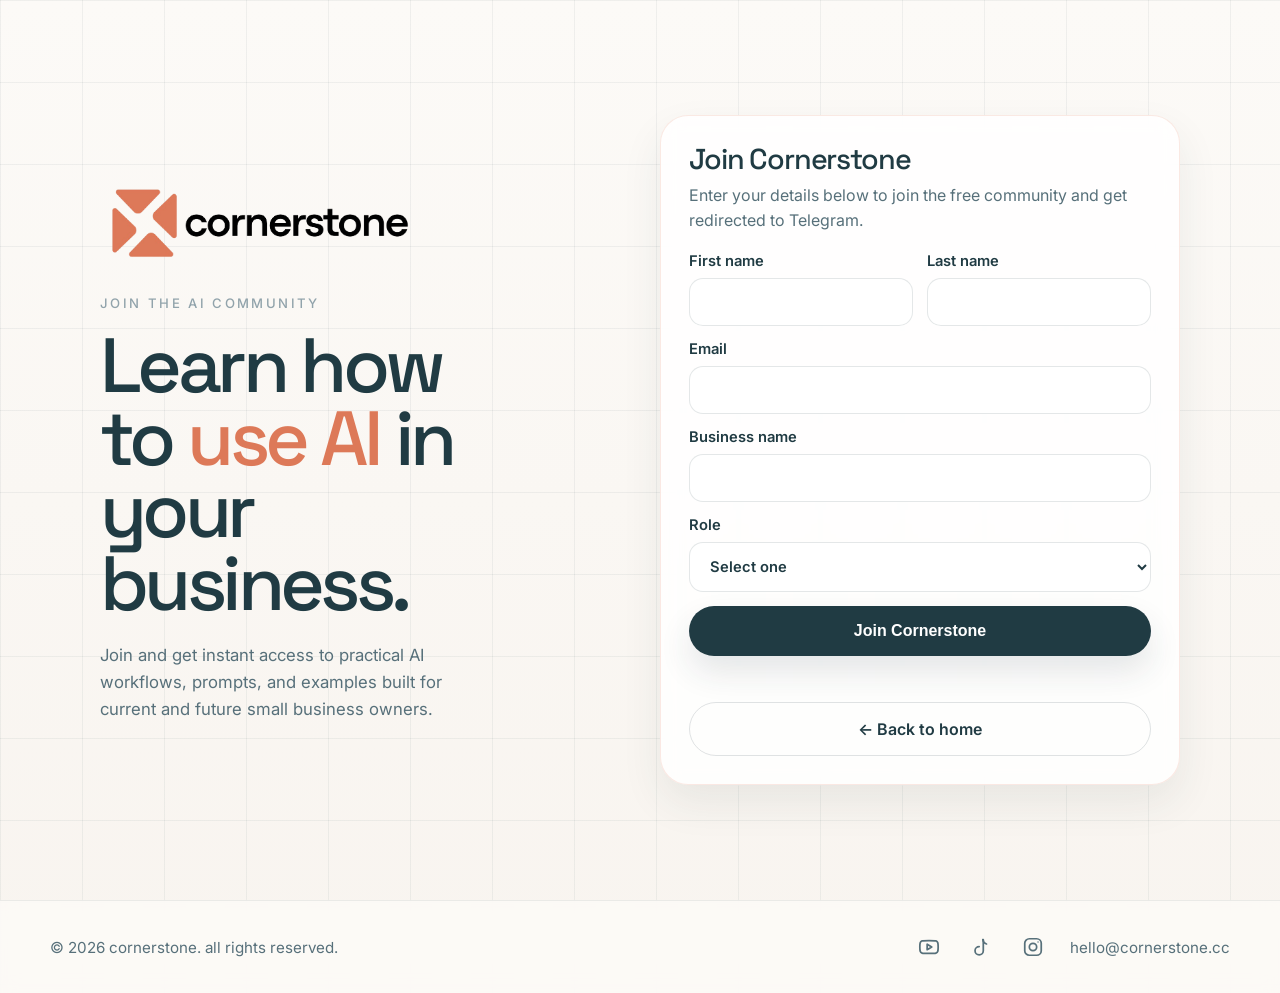
==== signup.html @ 30ddca56 "Initial Cornerstone website" ====
<!DOCTYPE html>
<html lang="en">
<head>
  <meta charset="UTF-8" />
  <meta name="viewport" content="width=device-width, initial-scale=1.0" />
  <title>Join Cornerstone | AI Community for Small Business Owners</title>
  <meta name="description" content="Join Cornerstone, a free AI community for current and future small business owners learning how to use AI in business." />
  <meta name="robots" content="index,follow" />
  <link rel="canonical" href="https://cornerstone.cc/signup.html" />
  <link rel="icon" type="image/png" href="/assets/favicon.png" />
  <meta property="og:title" content="Join Cornerstone | AI Community for Small Business Owners" />
  <meta property="og:description" content="Join the free Cornerstone community and learn how to use AI tools in your business." />
  <meta property="og:type" content="website" />
  <meta property="og:url" content="https://cornerstone.cc/signup.html" />
  <meta property="og:image" content="https://cornerstone.cc/assets/cornerstone-logo-transparent.png" />
  <meta name="twitter:card" content="summary_large_image" />
  <meta name="twitter:title" content="Join Cornerstone" />
  <meta name="twitter:description" content="Join a free AI community built for small business owners." />
  <meta name="twitter:image" content="https://cornerstone.cc/assets/cornerstone-logo-transparent.png" />
  <link rel="preconnect" href="https://fonts.googleapis.com">
  <link rel="preconnect" href="https://fonts.gstatic.com" crossorigin>
  <link href="https://fonts.googleapis.com/css2?family=Inter:wght@400;500;600;700;800&family=Space+Grotesk:wght@500;700&display=swap" rel="stylesheet">
  <script type="application/ld+json">
  {
    "@context": "https://schema.org",
    "@type": "Organization",
    "name": "Cornerstone",
    "url": "https://cornerstone.cc/",
    "logo": "https://cornerstone.cc/assets/cornerstone-logo-transparent.png",
    "description": "Cornerstone is a free AI community for current and future small business owners learning how to use AI in business.",
    "email": "hello@cornerstone.cc",
    "sameAs": []
  }
  </script>
  <style>
    :root {
      --bg: #f8f4ef;
      --surface: rgba(255,255,255,0.86);
      --border: rgba(221,121,88,0.16);
      --text: #203b43;
      --muted: #57707a;
      --accent: #DD7958;
      --accent-soft: rgba(221,121,88,0.16);
      --line: rgba(32,59,67,0.06);
      --max: 1180px;
    }
    * { box-sizing: border-box; }
    body {
      margin: 0;
      color: var(--text);
      font-family: 'Inter', -apple-system, sans-serif;
      background:
        linear-gradient(var(--line) 1px, transparent 1px),
        linear-gradient(90deg, var(--line) 1px, transparent 1px),
        linear-gradient(180deg, #fcfaf7 0%, #f8f4ef 100%);
      background-size: 82px 82px, 82px 82px, auto;
      -webkit-font-smoothing: antialiased;
    }
    a { color: inherit; text-decoration: none; }
    .container { width: min(var(--max), calc(100% - 40px)); margin: 0 auto; }
    .page {
      min-height: 100vh;
      display: grid;
      place-items: center;
      padding: 32px 0;
    }
    .shell {
      width: min(1080px, 100%);
      display: grid;
      grid-template-columns: 1fr 520px;
      gap: 24px;
      align-items: stretch;
    }
    .intro {
      padding: 28px 18px 28px 0;
      display: flex;
      flex-direction: column;
      justify-content: center;
    }
    .brand {
      display: inline-flex;
      align-items: center;
      margin-bottom: 26px;
    }
    .brand-logo {
      display: block;
      width: min(320px, 48vw);
      height: auto;
    }
    .eyebrow {
      display: inline-block;
      margin-bottom: 18px;
      color: #91a3ab;
      font-size: 0.82rem;
      font-weight: 500;
      letter-spacing: 0.18em;
      text-transform: uppercase;
    }
    h1 {
      margin: 0;
      max-width: 8ch;
      font-family: 'Space Grotesk', -apple-system, sans-serif;
      font-size: clamp(3rem, 6vw, 5.5rem);
      line-height: 0.95;
      letter-spacing: -0.06em;
      font-weight: 500;
    }
    .accent { color: var(--accent); }
    .intro p {
      max-width: 32ch;
      margin: 22px 0 0;
      color: var(--muted);
      font-size: 1.05rem;
      line-height: 1.6;
    }
    .card {
      background: var(--surface);
      border: 1px solid var(--border);
      border-radius: 28px;
      padding: 28px;
      box-shadow: 0 18px 42px rgba(32,59,67,0.08);
      backdrop-filter: blur(10px);
    }
    .card h2 {
      margin: 0 0 8px;
      font-family: 'Space Grotesk', -apple-system, sans-serif;
      font-size: 1.8rem;
      line-height: 1.08;
      letter-spacing: -0.04em;
      font-weight: 500;
    }
    .card p {
      margin: 0 0 20px;
      color: var(--muted);
      line-height: 1.55;
    }
    .form-grid { display: grid; gap: 14px; }
    .form-row { display: grid; grid-template-columns: 1fr 1fr; gap: 14px; }
    label {
      display: grid;
      gap: 8px;
      font-size: 0.92rem;
      font-weight: 600;
      color: var(--text);
    }
    input, select {
      width: 100%;
      border: 1px solid rgba(32,59,67,0.12);
      border-radius: 14px;
      padding: 14px 16px;
      font: inherit;
      color: var(--text);
      background: #fff;
      outline: none;
    }
    input:focus, select:focus {
      border-color: var(--accent);
      box-shadow: 0 0 0 4px rgba(221,121,88,0.12);
    }
    .btn {
      display: inline-flex;
      align-items: center;
      justify-content: center;
      width: 100%;
      border: 0;
      border-radius: 999px;
      padding: 16px 28px;
      background: var(--text);
      color: #fff;
      font-size: 1rem;
      font-weight: 600;
      box-shadow: 0 16px 32px rgba(32,59,67,0.12);
      cursor: pointer;
      transition: transform .18s ease, background .18s ease;
    }
    .btn:hover { background: #152d34; transform: translateY(-2px); }
    .btn-secondary {
      background: transparent;
      color: var(--text);
      border: 1px solid rgba(32,59,67,0.14);
      box-shadow: none;
    }
    .btn-secondary:hover {
      background: rgba(255,255,255,0.72);
    }
    .status { min-height: 20px; margin-top: 12px; color: var(--muted); font-size: 0.92rem; }
    .secondary-action { margin-top: 14px; }
    .footer {
      border-top: 1px solid rgba(32,59,67,0.08);
      background: rgba(252,250,247,0.92);
      backdrop-filter: blur(8px);
    }
    .footer-row {
      min-height: 92px;
      display: grid;
      grid-template-columns: 1fr auto auto;
      gap: 18px;
      align-items: center;
    }
    .footer-copy,
    .footer-email {
      color: var(--muted);
      font-size: 0.95rem;
      text-transform: lowercase;
    }
    .footer-socials {
      display: flex;
      align-items: center;
      gap: 14px;
    }
    .footer-socials a {
      width: 38px;
      height: 38px;
      display: inline-flex;
      align-items: center;
      justify-content: center;
      border-radius: 999px;
      color: var(--muted);
      transition: color .18s ease, background .18s ease, transform .18s ease;
    }
    .footer-socials a:hover {
      color: var(--accent);
      background: rgba(221,121,88,0.08);
      transform: translateY(-1px);
    }
    .footer-socials svg { width: 22px; height: 22px; display: block; }
    @media (max-width: 900px) {
      body { background-size: 56px 56px, 56px 56px, auto; }
      .shell { grid-template-columns: 1fr; }
      .intro { padding: 0; }
    }
    @media (max-width: 640px) {
      .container { width: min(var(--max), calc(100% - 24px)); }
      .form-row { grid-template-columns: 1fr; }
      h1 { max-width: 10ch; font-size: clamp(2.6rem, 12vw, 4.4rem); }
      .footer-row { grid-template-columns: 1fr; align-items: flex-start; padding: 20px 0; }
    }
  </style>
</head>
<body>
  <main class="page">
    <div class="container shell">
      <section class="intro">
        <div class="brand" aria-label="Cornerstone logo">
          <img class="brand-logo" src="/assets/cornerstone-logo.png" alt="Cornerstone logo" />
        </div>
        <div class="eyebrow">Join the AI community</div>
        <h1>Learn how to <span class="accent">use AI</span> in your business.</h1>
        <p>Join and get instant access to practical AI workflows, prompts, and examples built for current and future small business owners.</p>
      </section>

      <section class="card">
        <h2>Join Cornerstone</h2>
        <p>Enter your details below to join the free community and get redirected to Telegram.</p>
        <form id="joinForm" aria-label="Cornerstone membership signup form">
          <div class="form-grid">
            <div class="form-row">
              <label>
                First name
                <input type="text" name="first_name" required />
              </label>
              <label>
                Last name
                <input type="text" name="last_name" required />
              </label>
            </div>
            <label>
              Email
              <input type="email" name="email" autocomplete="email" required />
            </label>
            <label>
              Business name
              <input type="text" name="business_name" required />
            </label>
            <label>
              Role
              <select name="role" required>
                <option value="">Select one</option>
                <option>Founder/Owner</option>
                <option>Future Owner</option>
                <option>Operator/Team member</option>
              </select>
            </label>
            <button class="btn" type="submit">Join Cornerstone</button>
          </div>
          <div class="status" id="formStatus"></div>
        </form>
        <div class="secondary-action">
          <a class="btn btn-secondary" href="/">← Back to home</a>
        </div>
      </section>
    </div>
  </main>

  <footer class="footer">
    <div class="container footer-row">
      <div class="footer-copy">© 2026 cornerstone. all rights reserved.</div>
      <div class="footer-socials" aria-label="Social links">
        <a href="#" aria-label="YouTube"><svg viewBox="0 0 24 24" fill="none" stroke="currentColor" stroke-width="1.9" stroke-linecap="round" stroke-linejoin="round"><path d="M22 12s0-3.1-.4-4.6a2.9 2.9 0 0 0-2-2C18.1 5 12 5 12 5s-6.1 0-7.6.4a2.9 2.9 0 0 0-2 2C2 8.9 2 12 2 12s0 3.1.4 4.6a2.9 2.9 0 0 0 2 2C5.9 19 12 19 12 19s6.1 0 7.6-.4a2.9 2.9 0 0 0 2-2C22 15.1 22 12 22 12Z"/><path d="m10 15 5-3-5-3z"/></svg></a>
        <a href="#" aria-label="TikTok"><svg viewBox="0 0 24 24" fill="none" stroke="currentColor" stroke-width="1.9" stroke-linecap="round" stroke-linejoin="round"><path d="M14 4c.3 2.1 1.6 4 4 4.7"/><path d="M10 11.5a4.5 4.5 0 1 0 4.5 4.5V4"/></svg></a>
        <a href="#" aria-label="Instagram"><svg viewBox="0 0 24 24" fill="none" stroke="currentColor" stroke-width="1.9" stroke-linecap="round" stroke-linejoin="round"><rect x="3" y="3" width="18" height="18" rx="5"/><circle cx="12" cy="12" r="4"/><circle cx="17.5" cy="6.5" r=".75" fill="currentColor" stroke="none"/></svg></a>
      </div>
      <a class="footer-email" href="mailto:hello@cornerstone.cc">hello@cornerstone.cc</a>
    </div>
  </footer>

  <script>
    const form = document.getElementById('joinForm');
    const statusEl = document.getElementById('formStatus');
    form.addEventListener('submit', async (event) => {
      event.preventDefault();
      statusEl.textContent = 'Submitting...';
      const payload = Object.fromEntries(new FormData(form).entries());
      try {
        const response = await fetch('/join', {
          method: 'POST',
          headers: { 'Content-Type': 'application/json' },
          body: JSON.stringify(payload)
        });
        if (!response.ok) throw new Error('Request failed');
        const data = await response.json();
        window.location.href = data.redirect_url;
      } catch (error) {
        statusEl.textContent = 'Something went wrong. Please try again.';
      }
    });
  </script>
</body>
</html>
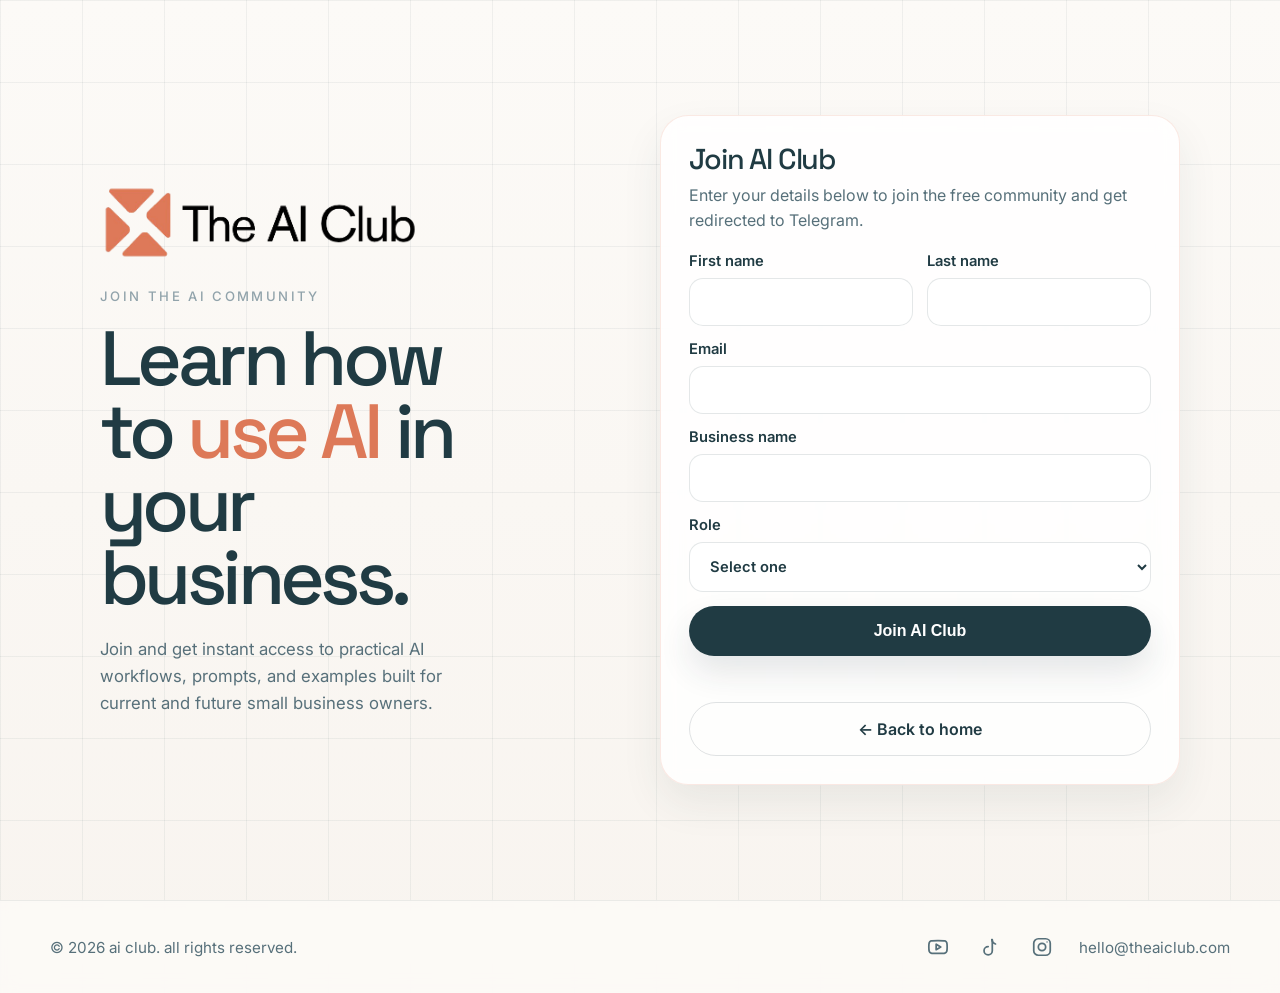
==== commit fa2496bd: "Rebrand: Cornerstone → AI Club (updated copy, assets, logo, backend CSV paths)" ====
--- a/signup.html
+++ b/signup.html
@@ -3,20 +3,20 @@
 <head>
   <meta charset="UTF-8" />
   <meta name="viewport" content="width=device-width, initial-scale=1.0" />
-  <title>Join Cornerstone | AI Community for Small Business Owners</title>
-  <meta name="description" content="Join Cornerstone, a free AI community for current and future small business owners learning how to use AI in business." />
+  <title>Join AI Club | AI Community for Small Business Owners</title>
+  <meta name="description" content="Join AI Club, a free AI community for current and future small business owners learning how to use AI in business." />
   <meta name="robots" content="index,follow" />
-  <link rel="canonical" href="https://cornerstone.cc/signup.html" />
+  <link rel="canonical" href="https://theaiclub.com/signup.html" />
   <link rel="icon" type="image/png" href="/assets/favicon.png" />
-  <meta property="og:title" content="Join Cornerstone | AI Community for Small Business Owners" />
-  <meta property="og:description" content="Join the free Cornerstone community and learn how to use AI tools in your business." />
+  <meta property="og:title" content="Join AI Club | AI Community for Small Business Owners" />
+  <meta property="og:description" content="Join the free AI Club community and learn how to use AI tools in your business." />
   <meta property="og:type" content="website" />
-  <meta property="og:url" content="https://cornerstone.cc/signup.html" />
-  <meta property="og:image" content="https://cornerstone.cc/assets/cornerstone-logo-transparent.png" />
+  <meta property="og:url" content="https://theaiclub.com/signup.html" />
+  <meta property="og:image" content="https://theaiclub.com/assets/aiclub-logo-transparent.png" />
   <meta name="twitter:card" content="summary_large_image" />
-  <meta name="twitter:title" content="Join Cornerstone" />
+  <meta name="twitter:title" content="Join AI Club" />
   <meta name="twitter:description" content="Join a free AI community built for small business owners." />
-  <meta name="twitter:image" content="https://cornerstone.cc/assets/cornerstone-logo-transparent.png" />
+  <meta name="twitter:image" content="https://theaiclub.com/assets/aiclub-logo-transparent.png" />
   <link rel="preconnect" href="https://fonts.googleapis.com">
   <link rel="preconnect" href="https://fonts.gstatic.com" crossorigin>
   <link href="https://fonts.googleapis.com/css2?family=Inter:wght@400;500;600;700;800&family=Space+Grotesk:wght@500;700&display=swap" rel="stylesheet">
@@ -24,11 +24,11 @@
   {
     "@context": "https://schema.org",
     "@type": "Organization",
-    "name": "Cornerstone",
-    "url": "https://cornerstone.cc/",
-    "logo": "https://cornerstone.cc/assets/cornerstone-logo-transparent.png",
-    "description": "Cornerstone is a free AI community for current and future small business owners learning how to use AI in business.",
-    "email": "hello@cornerstone.cc",
+    "name": "AI Club",
+    "url": "https://theaiclub.com/",
+    "logo": "https://theaiclub.com/assets/aiclub-logo-transparent.png",
+    "description": "AI Club is a free AI community for current and future small business owners learning how to use AI in business.",
+    "email": "hello@theaiclub.com",
     "sameAs": []
   }
   </script>
@@ -241,8 +241,8 @@
   <main class="page">
     <div class="container shell">
       <section class="intro">
-        <div class="brand" aria-label="Cornerstone logo">
-          <img class="brand-logo" src="/assets/cornerstone-logo.png" alt="Cornerstone logo" />
+        <div class="brand" aria-label="AI Club logo">
+          <img class="brand-logo" src="/assets/aiclub-logo.png" alt="AI Club logo" />
         </div>
         <div class="eyebrow">Join the AI community</div>
         <h1>Learn how to <span class="accent">use AI</span> in your business.</h1>
@@ -250,9 +250,9 @@
       </section>
 
       <section class="card">
-        <h2>Join Cornerstone</h2>
+        <h2>Join AI Club</h2>
         <p>Enter your details below to join the free community and get redirected to Telegram.</p>
-        <form id="joinForm" aria-label="Cornerstone membership signup form">
+        <form id="joinForm" aria-label="AI Club membership signup form">
           <div class="form-grid">
             <div class="form-row">
               <label>
@@ -281,7 +281,7 @@
                 <option>Operator/Team member</option>
               </select>
             </label>
-            <button class="btn" type="submit">Join Cornerstone</button>
+            <button class="btn" type="submit">Join AI Club</button>
           </div>
           <div class="status" id="formStatus"></div>
         </form>
@@ -294,13 +294,13 @@
 
   <footer class="footer">
     <div class="container footer-row">
-      <div class="footer-copy">© 2026 cornerstone. all rights reserved.</div>
+      <div class="footer-copy">© 2026 AI Club. all rights reserved.</div>
       <div class="footer-socials" aria-label="Social links">
         <a href="#" aria-label="YouTube"><svg viewBox="0 0 24 24" fill="none" stroke="currentColor" stroke-width="1.9" stroke-linecap="round" stroke-linejoin="round"><path d="M22 12s0-3.1-.4-4.6a2.9 2.9 0 0 0-2-2C18.1 5 12 5 12 5s-6.1 0-7.6.4a2.9 2.9 0 0 0-2 2C2 8.9 2 12 2 12s0 3.1.4 4.6a2.9 2.9 0 0 0 2 2C5.9 19 12 19 12 19s6.1 0 7.6-.4a2.9 2.9 0 0 0 2-2C22 15.1 22 12 22 12Z"/><path d="m10 15 5-3-5-3z"/></svg></a>
         <a href="#" aria-label="TikTok"><svg viewBox="0 0 24 24" fill="none" stroke="currentColor" stroke-width="1.9" stroke-linecap="round" stroke-linejoin="round"><path d="M14 4c.3 2.1 1.6 4 4 4.7"/><path d="M10 11.5a4.5 4.5 0 1 0 4.5 4.5V4"/></svg></a>
         <a href="#" aria-label="Instagram"><svg viewBox="0 0 24 24" fill="none" stroke="currentColor" stroke-width="1.9" stroke-linecap="round" stroke-linejoin="round"><rect x="3" y="3" width="18" height="18" rx="5"/><circle cx="12" cy="12" r="4"/><circle cx="17.5" cy="6.5" r=".75" fill="currentColor" stroke="none"/></svg></a>
       </div>
-      <a class="footer-email" href="mailto:hello@cornerstone.cc">hello@cornerstone.cc</a>
+      <a class="footer-email" href="mailto:hello@theaiclub.com">hello@theaiclub.com</a>
     </div>
   </footer>
 
@@ -312,7 +312,7 @@
       statusEl.textContent = 'Submitting...';
       const payload = Object.fromEntries(new FormData(form).entries());
       try {
-        const response = await fetch('/join', {
+        const response = await fetch('/api/join', {
           method: 'POST',
           headers: { 'Content-Type': 'application/json' },
           body: JSON.stringify(payload)
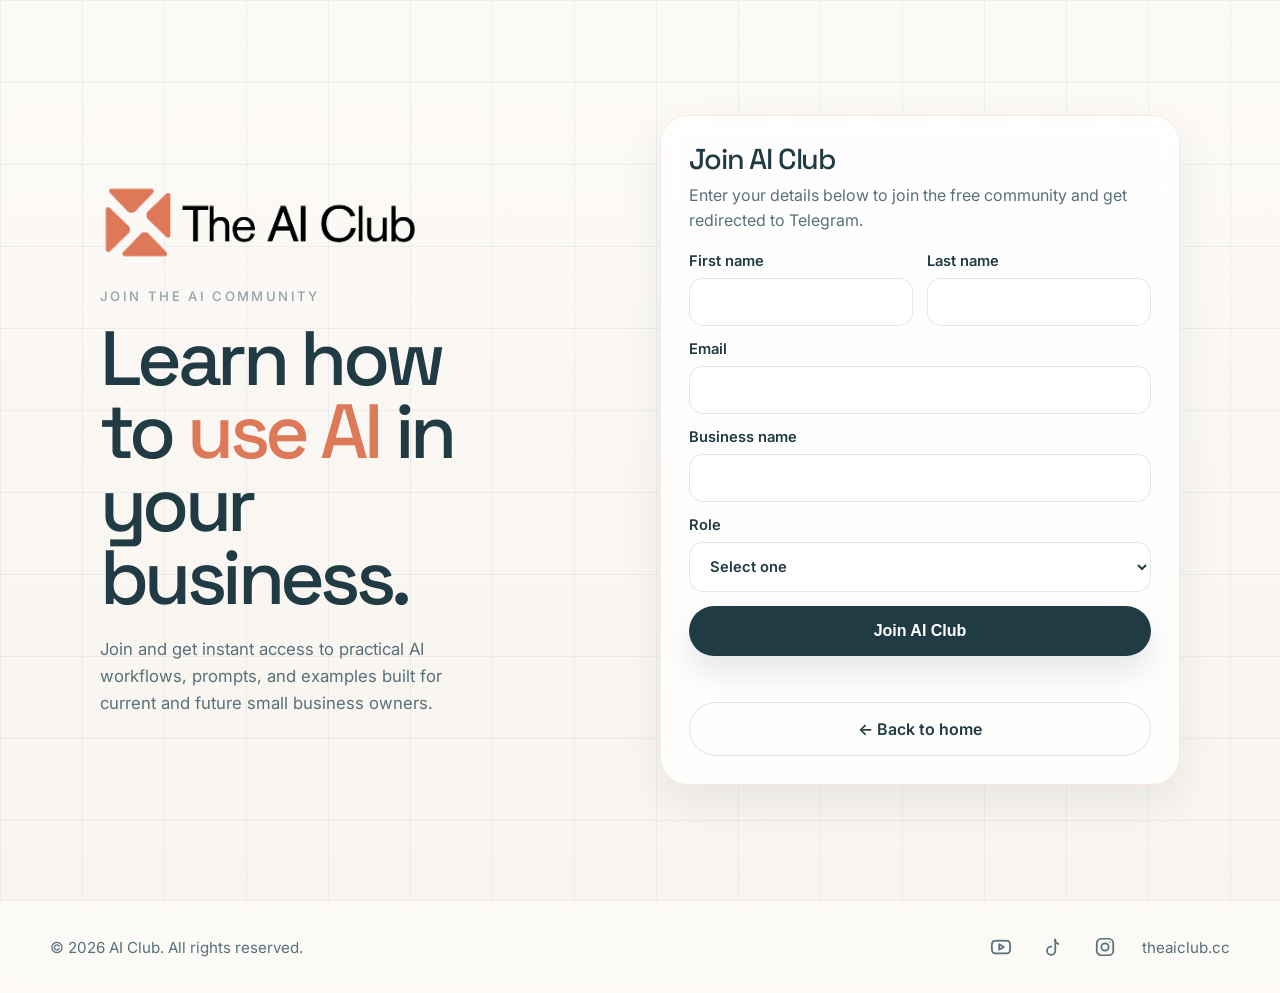
==== commit 76101ea3: "Fix footer branding and .cc metadata" ====
--- a/signup.html
+++ b/signup.html
@@ -6,17 +6,17 @@
   <title>Join AI Club | AI Community for Small Business Owners</title>
   <meta name="description" content="Join AI Club, a free AI community for current and future small business owners learning how to use AI in business." />
   <meta name="robots" content="index,follow" />
-  <link rel="canonical" href="https://theaiclub.com/signup.html" />
+  <link rel="canonical" href="https://www.theaiclub.cc/signup.html" />
   <link rel="icon" type="image/png" href="/assets/favicon.png" />
   <meta property="og:title" content="Join AI Club | AI Community for Small Business Owners" />
   <meta property="og:description" content="Join the free AI Club community and learn how to use AI tools in your business." />
   <meta property="og:type" content="website" />
-  <meta property="og:url" content="https://theaiclub.com/signup.html" />
-  <meta property="og:image" content="https://theaiclub.com/assets/aiclub-logo-transparent.png" />
+  <meta property="og:url" content="https://www.theaiclub.cc/signup.html" />
+  <meta property="og:image" content="https://www.theaiclub.cc/assets/aiclub-logo-transparent.png" />
   <meta name="twitter:card" content="summary_large_image" />
   <meta name="twitter:title" content="Join AI Club" />
   <meta name="twitter:description" content="Join a free AI community built for small business owners." />
-  <meta name="twitter:image" content="https://theaiclub.com/assets/aiclub-logo-transparent.png" />
+  <meta name="twitter:image" content="https://www.theaiclub.cc/assets/aiclub-logo-transparent.png" />
   <link rel="preconnect" href="https://fonts.googleapis.com">
   <link rel="preconnect" href="https://fonts.gstatic.com" crossorigin>
   <link href="https://fonts.googleapis.com/css2?family=Inter:wght@400;500;600;700;800&family=Space+Grotesk:wght@500;700&display=swap" rel="stylesheet">
@@ -25,10 +25,10 @@
     "@context": "https://schema.org",
     "@type": "Organization",
     "name": "AI Club",
-    "url": "https://theaiclub.com/",
-    "logo": "https://theaiclub.com/assets/aiclub-logo-transparent.png",
+    "url": "https://www.theaiclub.cc/",
+    "logo": "https://www.theaiclub.cc/assets/aiclub-logo-transparent.png",
     "description": "AI Club is a free AI community for current and future small business owners learning how to use AI in business.",
-    "email": "hello@theaiclub.com",
+    "email": "hello@theaiclub.cc",
     "sameAs": []
   }
   </script>
@@ -201,7 +201,6 @@
     .footer-email {
       color: var(--muted);
       font-size: 0.95rem;
-      text-transform: lowercase;
     }
     .footer-socials {
       display: flex;
@@ -294,13 +293,13 @@
 
   <footer class="footer">
     <div class="container footer-row">
-      <div class="footer-copy">© 2026 AI Club. all rights reserved.</div>
+      <div class="footer-copy">© 2026 AI Club. All rights reserved.</div>
       <div class="footer-socials" aria-label="Social links">
         <a href="#" aria-label="YouTube"><svg viewBox="0 0 24 24" fill="none" stroke="currentColor" stroke-width="1.9" stroke-linecap="round" stroke-linejoin="round"><path d="M22 12s0-3.1-.4-4.6a2.9 2.9 0 0 0-2-2C18.1 5 12 5 12 5s-6.1 0-7.6.4a2.9 2.9 0 0 0-2 2C2 8.9 2 12 2 12s0 3.1.4 4.6a2.9 2.9 0 0 0 2 2C5.9 19 12 19 12 19s6.1 0 7.6-.4a2.9 2.9 0 0 0 2-2C22 15.1 22 12 22 12Z"/><path d="m10 15 5-3-5-3z"/></svg></a>
         <a href="#" aria-label="TikTok"><svg viewBox="0 0 24 24" fill="none" stroke="currentColor" stroke-width="1.9" stroke-linecap="round" stroke-linejoin="round"><path d="M14 4c.3 2.1 1.6 4 4 4.7"/><path d="M10 11.5a4.5 4.5 0 1 0 4.5 4.5V4"/></svg></a>
         <a href="#" aria-label="Instagram"><svg viewBox="0 0 24 24" fill="none" stroke="currentColor" stroke-width="1.9" stroke-linecap="round" stroke-linejoin="round"><rect x="3" y="3" width="18" height="18" rx="5"/><circle cx="12" cy="12" r="4"/><circle cx="17.5" cy="6.5" r=".75" fill="currentColor" stroke="none"/></svg></a>
       </div>
-      <a class="footer-email" href="mailto:hello@theaiclub.com">hello@theaiclub.com</a>
+      <a class="footer-email" href="https://www.theaiclub.cc">theaiclub.cc</a>
     </div>
   </footer>
 
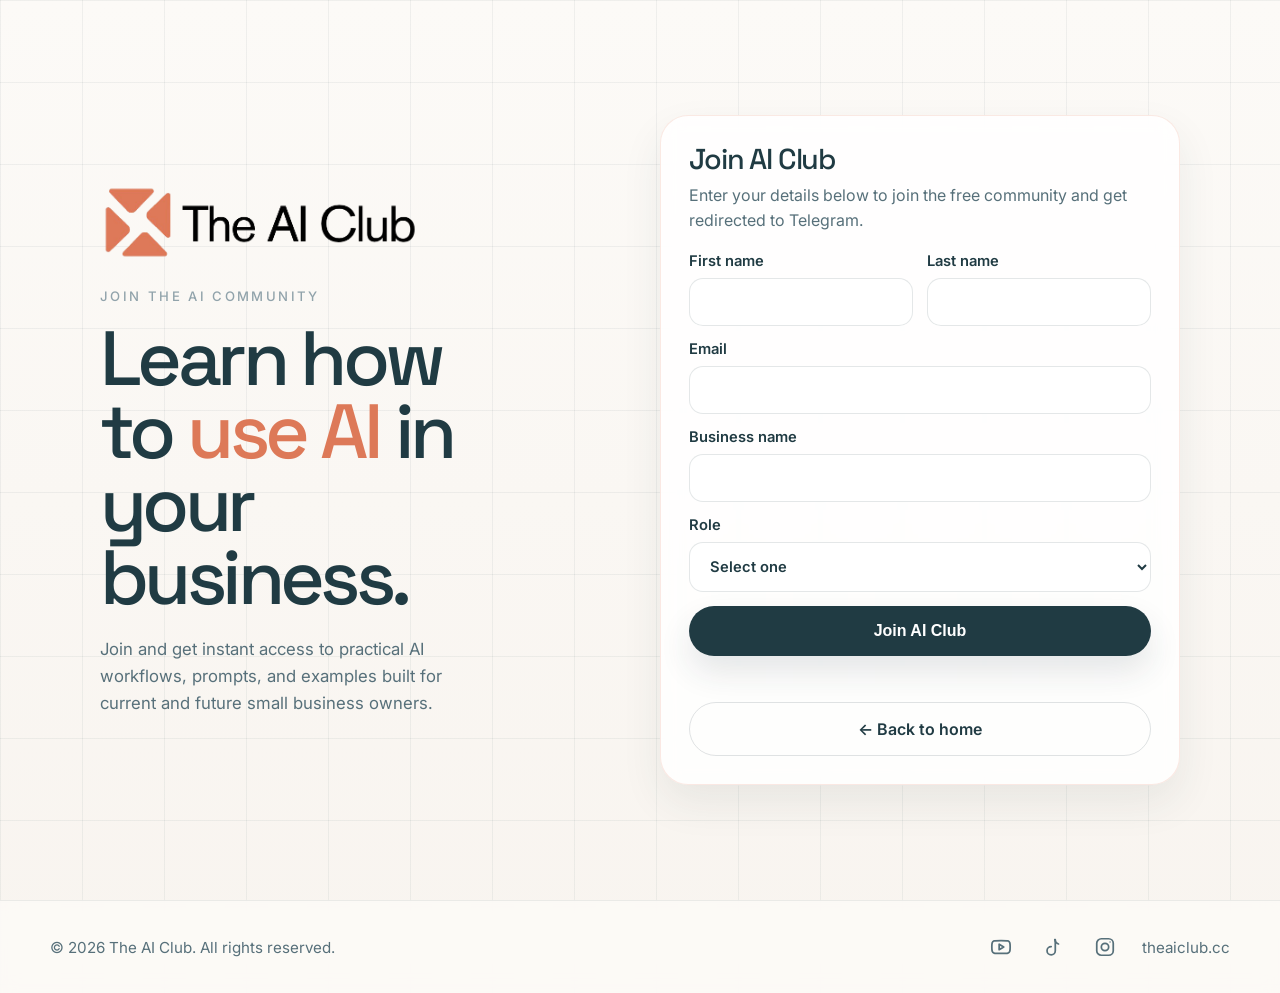
==== commit 44844d1c: "Fix AI Club homepage copy" ====
--- a/signup.html
+++ b/signup.html
@@ -293,7 +293,7 @@
 
   <footer class="footer">
     <div class="container footer-row">
-      <div class="footer-copy">© 2026 AI Club. All rights reserved.</div>
+      <div class="footer-copy">© 2026 The AI Club. All rights reserved.</div>
       <div class="footer-socials" aria-label="Social links">
         <a href="#" aria-label="YouTube"><svg viewBox="0 0 24 24" fill="none" stroke="currentColor" stroke-width="1.9" stroke-linecap="round" stroke-linejoin="round"><path d="M22 12s0-3.1-.4-4.6a2.9 2.9 0 0 0-2-2C18.1 5 12 5 12 5s-6.1 0-7.6.4a2.9 2.9 0 0 0-2 2C2 8.9 2 12 2 12s0 3.1.4 4.6a2.9 2.9 0 0 0 2 2C5.9 19 12 19 12 19s6.1 0 7.6-.4a2.9 2.9 0 0 0 2-2C22 15.1 22 12 22 12Z"/><path d="m10 15 5-3-5-3z"/></svg></a>
         <a href="#" aria-label="TikTok"><svg viewBox="0 0 24 24" fill="none" stroke="currentColor" stroke-width="1.9" stroke-linecap="round" stroke-linejoin="round"><path d="M14 4c.3 2.1 1.6 4 4 4.7"/><path d="M10 11.5a4.5 4.5 0 1 0 4.5 4.5V4"/></svg></a>
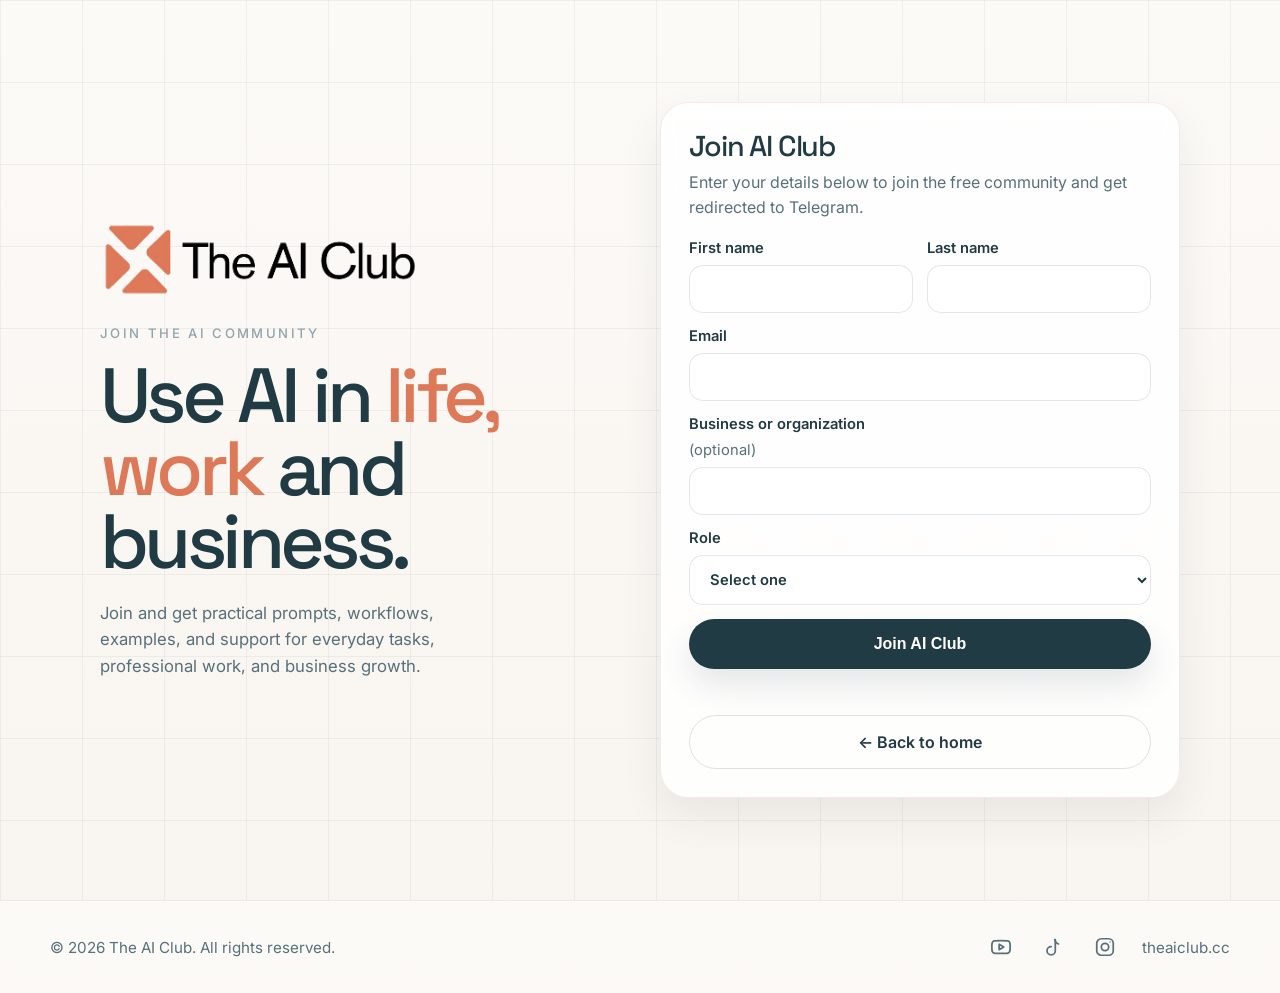
==== commit 61fe82bc: "Broaden AI Club for individuals and business owners" ====
--- a/signup.html
+++ b/signup.html
@@ -3,19 +3,19 @@
 <head>
   <meta charset="UTF-8" />
   <meta name="viewport" content="width=device-width, initial-scale=1.0" />
-  <title>Join AI Club | AI Community for Small Business Owners</title>
-  <meta name="description" content="Join AI Club, a free AI community for current and future small business owners learning how to use AI in business." />
+  <title>Join AI Club | AI for Individuals & Business Owners</title>
+  <meta name="description" content="Join AI Club, a free community for individuals and business owners learning practical ways to use AI in everyday life, work, and business." />
   <meta name="robots" content="index,follow" />
   <link rel="canonical" href="https://www.theaiclub.cc/signup.html" />
   <link rel="icon" type="image/png" href="/assets/favicon.png" />
-  <meta property="og:title" content="Join AI Club | AI Community for Small Business Owners" />
-  <meta property="og:description" content="Join the free AI Club community and learn how to use AI tools in your business." />
+  <meta property="og:title" content="Join AI Club | AI for Individuals & Business Owners" />
+  <meta property="og:description" content="Join the free AI Club community and learn practical ways to use AI in everyday life, work, and business." />
   <meta property="og:type" content="website" />
   <meta property="og:url" content="https://www.theaiclub.cc/signup.html" />
   <meta property="og:image" content="https://www.theaiclub.cc/assets/aiclub-logo-transparent.png" />
   <meta name="twitter:card" content="summary_large_image" />
   <meta name="twitter:title" content="Join AI Club" />
-  <meta name="twitter:description" content="Join a free AI community built for small business owners." />
+  <meta name="twitter:description" content="Join a free AI community for individuals and business owners." />
   <meta name="twitter:image" content="https://www.theaiclub.cc/assets/aiclub-logo-transparent.png" />
   <link rel="preconnect" href="https://fonts.googleapis.com">
   <link rel="preconnect" href="https://fonts.gstatic.com" crossorigin>
@@ -27,7 +27,7 @@
     "name": "AI Club",
     "url": "https://www.theaiclub.cc/",
     "logo": "https://www.theaiclub.cc/assets/aiclub-logo-transparent.png",
-    "description": "AI Club is a free AI community for current and future small business owners learning how to use AI in business.",
+    "description": "AI Club is a free community for individuals and business owners learning practical ways to use AI in everyday life, work, and business.",
     "email": "hello@theaiclub.cc",
     "sameAs": []
   }
@@ -244,8 +244,8 @@
           <img class="brand-logo" src="/assets/aiclub-logo.png" alt="AI Club logo" />
         </div>
         <div class="eyebrow">Join the AI community</div>
-        <h1>Learn how to <span class="accent">use AI</span> in your business.</h1>
-        <p>Join and get instant access to practical AI workflows, prompts, and examples built for current and future small business owners.</p>
+        <h1>Use AI in <span class="accent">life, work</span> and business.</h1>
+        <p>Join and get practical prompts, workflows, examples, and support for everyday tasks, professional work, and business growth.</p>
       </section>
 
       <section class="card">
@@ -268,16 +268,17 @@
               <input type="email" name="email" autocomplete="email" required />
             </label>
             <label>
-              Business name
-              <input type="text" name="business_name" required />
+              Business or organization <span style="font-weight:400;color:var(--muted)">(optional)</span>
+              <input type="text" name="business_name" />
             </label>
             <label>
               Role
               <select name="role" required>
                 <option value="">Select one</option>
-                <option>Founder/Owner</option>
-                <option>Future Owner</option>
-                <option>Operator/Team member</option>
+                <option>Individual</option>
+                <option>Business Owner/Founder</option>
+                <option>Professional/Team Member</option>
+                <option>Future Business Owner</option>
               </select>
             </label>
             <button class="btn" type="submit">Join AI Club</button>
